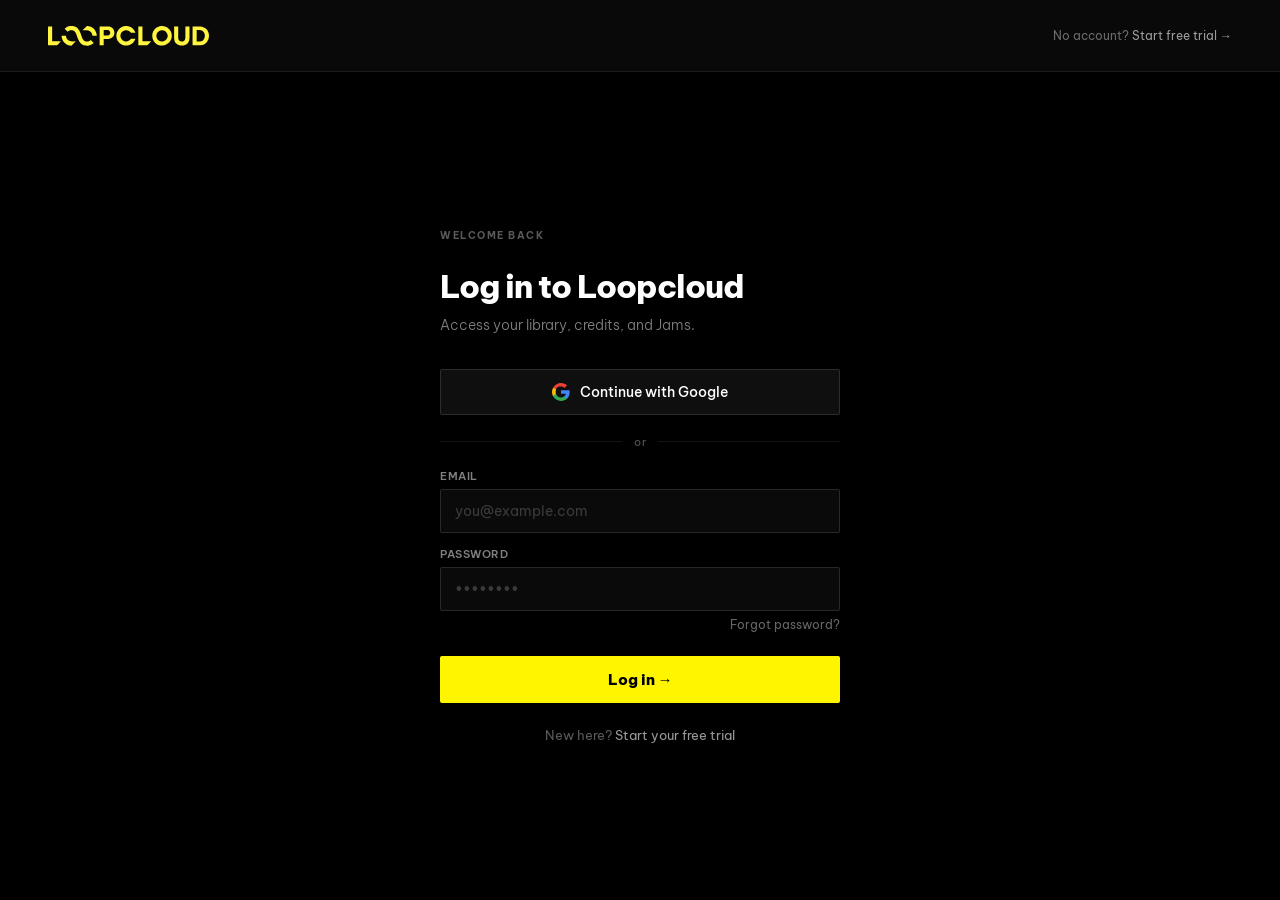
==== lc8-login-wireframe.html @ c5126ca2 "Initial commit — Loopcloud 8 prototype" ====
<!DOCTYPE html><html lang="en"><head>
<meta charset="UTF-8"><meta name="viewport" content="width=device-width,initial-scale=1">
<title>Log in — Loopcloud</title>
<link rel="preconnect" href="https://fonts.googleapis.com">
<link href="https://fonts.googleapis.com/css2?family=Be+Vietnam+Pro:wght@300;400;500;700;800&display=swap" rel="stylesheet">
<link rel="stylesheet" href="styles.css">
<style>
*{box-sizing:border-box;margin:0;padding:0}
body{background:#000;color:#fff;font-family:'Be Vietnam Pro',sans-serif;min-height:100vh;display:flex;flex-direction:column}

nav{display:flex;align-items:center;justify-content:space-between;padding:0 48px;height:72px;border-bottom:1px solid rgba(255,255,255,.08)}
.nav-logo img{height:20px;width:auto;display:block}
.nav-right{font-size:12px;color:rgba(255,255,255,.4)}
.nav-right a{color:rgba(255,255,255,.6);text-decoration:none}
.nav-right a:hover{color:#fff}

.page{flex:1;display:flex;align-items:center;justify-content:center;padding:64px 24px}

.card{width:100%;max-width:400px}
.card-label{font-size:10px;font-weight:700;letter-spacing:.15em;text-transform:uppercase;color:rgba(255,255,255,.35);margin-bottom:24px}
.card-h1{font-size:32px;font-weight:800;letter-spacing:-1px;margin-bottom:8px}
.card-sub{font-size:14px;font-weight:300;color:rgba(255,255,255,.5);margin-bottom:32px;line-height:1.6}

.google-btn{width:100%;display:flex;align-items:center;justify-content:center;gap:10px;background:rgba(255,255,255,.06);border:1px solid rgba(255,255,255,.12);color:#fff;font-family:'Be Vietnam Pro',sans-serif;font-size:14px;font-weight:500;padding:13px;border-radius:2px;cursor:pointer;margin-bottom:20px;transition:background .15s}
.google-btn:hover{background:rgba(255,255,255,.1)}
.google-icon{width:18px;height:18px}

.divider{display:flex;align-items:center;gap:12px;margin-bottom:20px}
.divider-line{flex:1;height:1px;background:rgba(255,255,255,.08)}
.divider-text{font-size:11px;color:rgba(255,255,255,.3);font-weight:500;letter-spacing:.05em}

.field{margin-bottom:14px}
.field label{display:block;font-size:11px;font-weight:600;color:rgba(255,255,255,.5);letter-spacing:.05em;text-transform:uppercase;margin-bottom:6px}
.field input{width:100%;background:rgba(255,255,255,.04);border:1px solid rgba(255,255,255,.12);color:#fff;font-family:'Be Vietnam Pro',sans-serif;font-size:14px;font-weight:400;padding:12px 14px;border-radius:2px;outline:none;transition:border-color .15s}
.field input:focus{border-color:rgba(255,245,0,.4)}
.field input::placeholder{color:rgba(255,255,255,.2)}

.forgot{display:block;text-align:right;font-size:12px;color:rgba(255,255,255,.4);text-decoration:none;margin-top:-8px;margin-bottom:20px}
.forgot:hover{color:#fff500}

.submit-btn{width:100%;background:#fff500;color:#000;font-family:'Be Vietnam Pro',sans-serif;font-size:15px;font-weight:800;padding:14px;border:none;border-radius:2px;cursor:pointer;margin-top:4px;transition:opacity .15s}
.submit-btn:hover{opacity:.9}

.footer-note{text-align:center;margin-top:24px;font-size:13px;color:rgba(255,255,255,.35)}
.footer-note a{color:rgba(255,255,255,.6);text-decoration:none}
.footer-note a:hover{color:#fff500}

.step-bar{display:none}
</style>
</head><body>

<nav>
  <a href="lc8-landing-wireframe.html" class="nav-logo"><img src="lc8-logo.svg" alt="Loopcloud"></a>
  <span class="nav-right">No account? <a href="lc8-trial-signup-wireframe.html">Start free trial →</a></span>
</nav>

<div class="page">
  <div class="card">
    <p class="card-label">Welcome back</p>
    <h1 class="card-h1">Log in to Loopcloud</h1>
    <p class="card-sub">Access your library, credits, and Jams.</p>

    <button class="google-btn">
      <svg class="google-icon" viewBox="0 0 18 18" fill="none" xmlns="http://www.w3.org/2000/svg">
        <path d="M17.64 9.2c0-.637-.057-1.251-.164-1.84H9v3.481h4.844c-.209 1.125-.843 2.078-1.796 2.717v2.258h2.908c1.702-1.567 2.684-3.875 2.684-6.615z" fill="#4285F4"/>
        <path d="M9 18c2.43 0 4.467-.806 5.956-2.18l-2.908-2.259c-.806.54-1.837.86-3.048.86-2.344 0-4.328-1.584-5.036-3.711H.957v2.332C2.438 15.983 5.482 18 9 18z" fill="#34A853"/>
        <path d="M3.964 10.71A5.41 5.41 0 0 1 3.682 9c0-.593.102-1.17.282-1.71V4.958H.957A8.996 8.996 0 0 0 0 9c0 1.452.348 2.827.957 4.042l3.007-2.332z" fill="#FBBC05"/>
        <path d="M9 3.58c1.321 0 2.508.454 3.44 1.345l2.582-2.58C13.463.891 11.426 0 9 0 5.482 0 2.438 2.017.957 4.958L3.964 6.29C4.672 4.163 6.656 3.58 9 3.58z" fill="#EA4335"/>
      </svg>
      Continue with Google
    </button>

    <div class="divider">
      <div class="divider-line"></div>
      <span class="divider-text">or</span>
      <div class="divider-line"></div>
    </div>

    <div class="field">
      <label>Email</label>
      <input type="email" placeholder="you@example.com">
    </div>
    <div class="field">
      <label>Password</label>
      <input type="password" placeholder="••••••••">
    </div>
    <a href="#" class="forgot">Forgot password?</a>

    <button class="submit-btn" onclick="window.location='lc8-account-wireframe.html'">Log in →</button>

    <p class="footer-note">New here? <a href="lc8-trial-signup-wireframe.html">Start your free trial</a></p>
  </div>
</div>

</body></html>
---- styles.css ----
*,*::before,*::after{box-sizing:border-box;margin:0;padding:0}
:root{
  --brand:#fff500;--black:#000;--white:#fff;--bg:#0a0a0a;
  --surface:#111;--surface2:#161616;--border:#222;--border-lt:#2e2e2e;
  --muted:#888;--concrete:#a8a8a8;--purple:#7b3fe4;--purple-lt:#b47fff;
  --font:'Be Vietnam Pro',sans-serif;--radius-xxs:2px;
}
html{scroll-behavior:smooth}
body{font-family:var(--font);background:var(--bg);color:var(--white);-webkit-font-smoothing:antialiased}
.container{max-width:1200px;margin:0 auto;padding:0 48px}
nav{position:sticky;top:0;z-index:100;background:rgba(10,10,10,.96);backdrop-filter:blur(12px);border-bottom:1px solid var(--border);padding:0 48px;height:72px;display:flex;align-items:center;justify-content:space-between}
.nav-logo{text-decoration:none;display:flex;align-items:center;height:100%}
.nav-links{display:flex;gap:28px;list-style:none}
.nav-links a{font-size:12px;font-weight:500;color:var(--muted);text-decoration:none;letter-spacing:.3px;transition:color .15s}
.nav-links a:hover,.nav-links a.active{color:var(--white)}
.nav-actions{display:flex;align-items:center;gap:12px}
.nav-login{background:transparent;border:1px solid var(--border-lt);color:var(--concrete);font-size:12px;font-weight:500;padding:6px 14px;border-radius:var(--radius-xxs);cursor:pointer;font-family:var(--font)}
.nav-cta{background:var(--brand);color:var(--black);font-size:12px;font-weight:700;padding:7px 16px;border-radius:var(--radius-xxs);cursor:pointer;border:none;font-family:var(--font);text-decoration:none;display:inline-block}
.btn-primary{background:var(--brand);color:var(--black);font-size:13px;font-weight:700;padding:13px 24px;border-radius:var(--radius-xxs);border:none;cursor:pointer;font-family:var(--font);text-decoration:none;display:inline-block;letter-spacing:.3px}
.btn-ghost{background:transparent;color:var(--concrete);font-size:13px;padding:12px 20px;border-radius:var(--radius-xxs);border:1px solid var(--border-lt);cursor:pointer;font-family:var(--font);text-decoration:none;display:inline-block}
.form-input{width:100%;background:var(--surface2);border:1px solid var(--border-lt);color:var(--white);font-family:var(--font);font-size:14px;padding:13px 14px;border-radius:var(--radius-xxs);outline:none;transition:border-color .15s}
.form-input:focus{border-color:var(--brand)}
.form-input::placeholder{color:var(--muted)}
.step-bar{background:var(--surface);border-bottom:1px solid var(--border);padding:0 48px;display:flex;align-items:center;gap:0;height:44px}
.step-item{display:flex;align-items:center;gap:8px;font-size:12px;color:var(--muted);padding:0 16px;height:100%;border-bottom:2px solid transparent;position:relative}
.step-item.done{color:var(--brand);border-bottom-color:var(--brand)}
.step-item.active{color:var(--white);border-bottom-color:var(--white)}
.step-num{width:18px;height:18px;border-radius:50%;display:flex;align-items:center;justify-content:center;font-size:9px;font-weight:700;border:1.5px solid currentColor;flex-shrink:0}
.step-item.done .step-num{background:var(--brand);color:var(--black);border-color:var(--brand)}
.step-arrow{color:var(--border-lt);font-size:10px;line-height:1}

footer{background:#000;border-top:1px solid #1a1a1a;padding:56px 48px}
.footer-inner{max-width:1200px;margin:0 auto;display:flex;align-items:flex-start;justify-content:space-between;gap:64px}
.footer-brand{flex-shrink:0}
.footer-tagline{font-size:12px;color:#555;margin-top:10px;max-width:200px;line-height:1.6}
.footer-newsletter{flex:1;max-width:360px}
.footer-newsletter-label{font-size:10px;font-weight:700;letter-spacing:.12em;text-transform:uppercase;color:#555;margin-bottom:8px}
.footer-newsletter-desc{font-size:13px;color:#666;margin-bottom:16px;line-height:1.6}
.footer-newsletter-row{display:flex;gap:8px}
.footer-newsletter-input{flex:1;background:#111;border:1px solid #2a2a2a;color:#fff;font-family:'Be Vietnam Pro',sans-serif;font-size:13px;padding:10px 14px;border-radius:2px;outline:none;transition:border-color .15s}
.footer-newsletter-input:focus{border-color:#fff500}
.footer-newsletter-input::placeholder{color:#444}
.footer-newsletter-btn{background:#fff500;color:#000;font-family:'Be Vietnam Pro',sans-serif;font-size:12px;font-weight:700;padding:10px 18px;border:none;border-radius:2px;cursor:pointer;white-space:nowrap}
.footer-links-col{display:flex;flex-direction:column;gap:12px}
.footer-links-heading{font-size:10px;font-weight:700;letter-spacing:.12em;text-transform:uppercase;color:#444;margin-bottom:4px}
.footer-links-col a{font-size:13px;color:#555;text-decoration:none;transition:color .15s}
.footer-links-col a:hover{color:#fff}
.footer-bottom{max-width:1200px;margin:32px auto 0;padding-top:24px;border-top:1px solid #111;display:flex;justify-content:space-between;align-items:center}
.footer-copy{font-size:11px;color:#333}
.footer-legal{display:flex;gap:20px}
.footer-legal a{font-size:11px;color:#333;text-decoration:none}
.footer-legal a:hover{color:#888}
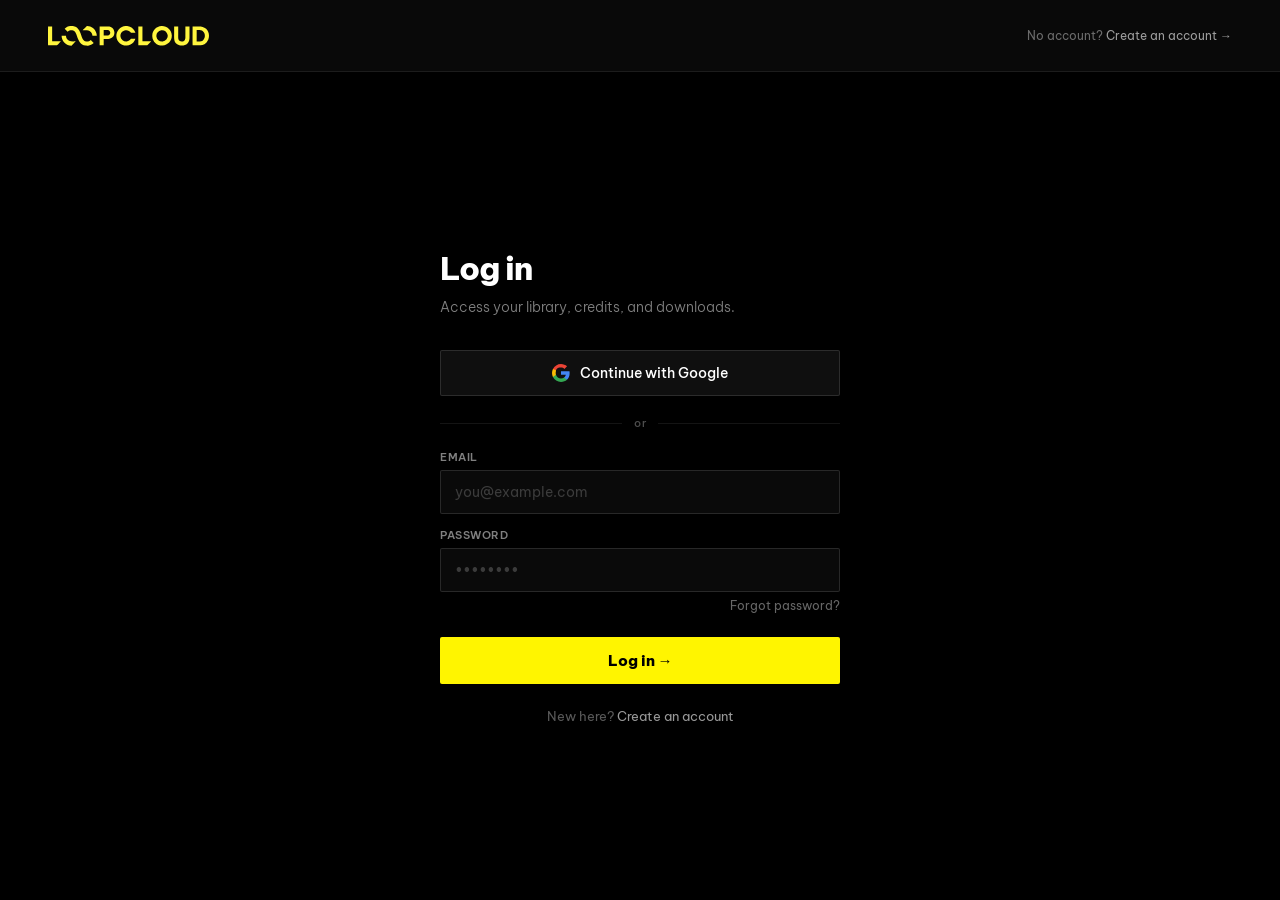
==== commit f61b2d6a: "update" ====
--- a/lc8-login-wireframe.html
+++ b/lc8-login-wireframe.html
@@ -51,14 +51,13 @@
 
 <nav>
   <a href="lc8-landing-wireframe.html" class="nav-logo"><img src="lc8-logo.svg" alt="Loopcloud"></a>
-  <span class="nav-right">No account? <a href="lc8-trial-signup-wireframe.html">Start free trial →</a></span>
+  <span class="nav-right">No account? <a href="lc8-signup-wireframe.html">Create an account →</a></span>
 </nav>
 
 <div class="page">
   <div class="card">
-    <p class="card-label">Welcome back</p>
-    <h1 class="card-h1">Log in to Loopcloud</h1>
-    <p class="card-sub">Access your library, credits, and Jams.</p>
+    <h1 class="card-h1">Log in</h1>
+    <p class="card-sub">Access your library, credits, and downloads.</p>
 
     <button class="google-btn">
       <svg class="google-icon" viewBox="0 0 18 18" fill="none" xmlns="http://www.w3.org/2000/svg">
@@ -88,7 +87,7 @@
 
     <button class="submit-btn" onclick="window.location='lc8-account-wireframe.html'">Log in →</button>
 
-    <p class="footer-note">New here? <a href="lc8-trial-signup-wireframe.html">Start your free trial</a></p>
+    <p class="footer-note">New here? <a href="lc8-signup-wireframe.html">Create an account</a></p>
   </div>
 </div>
 
